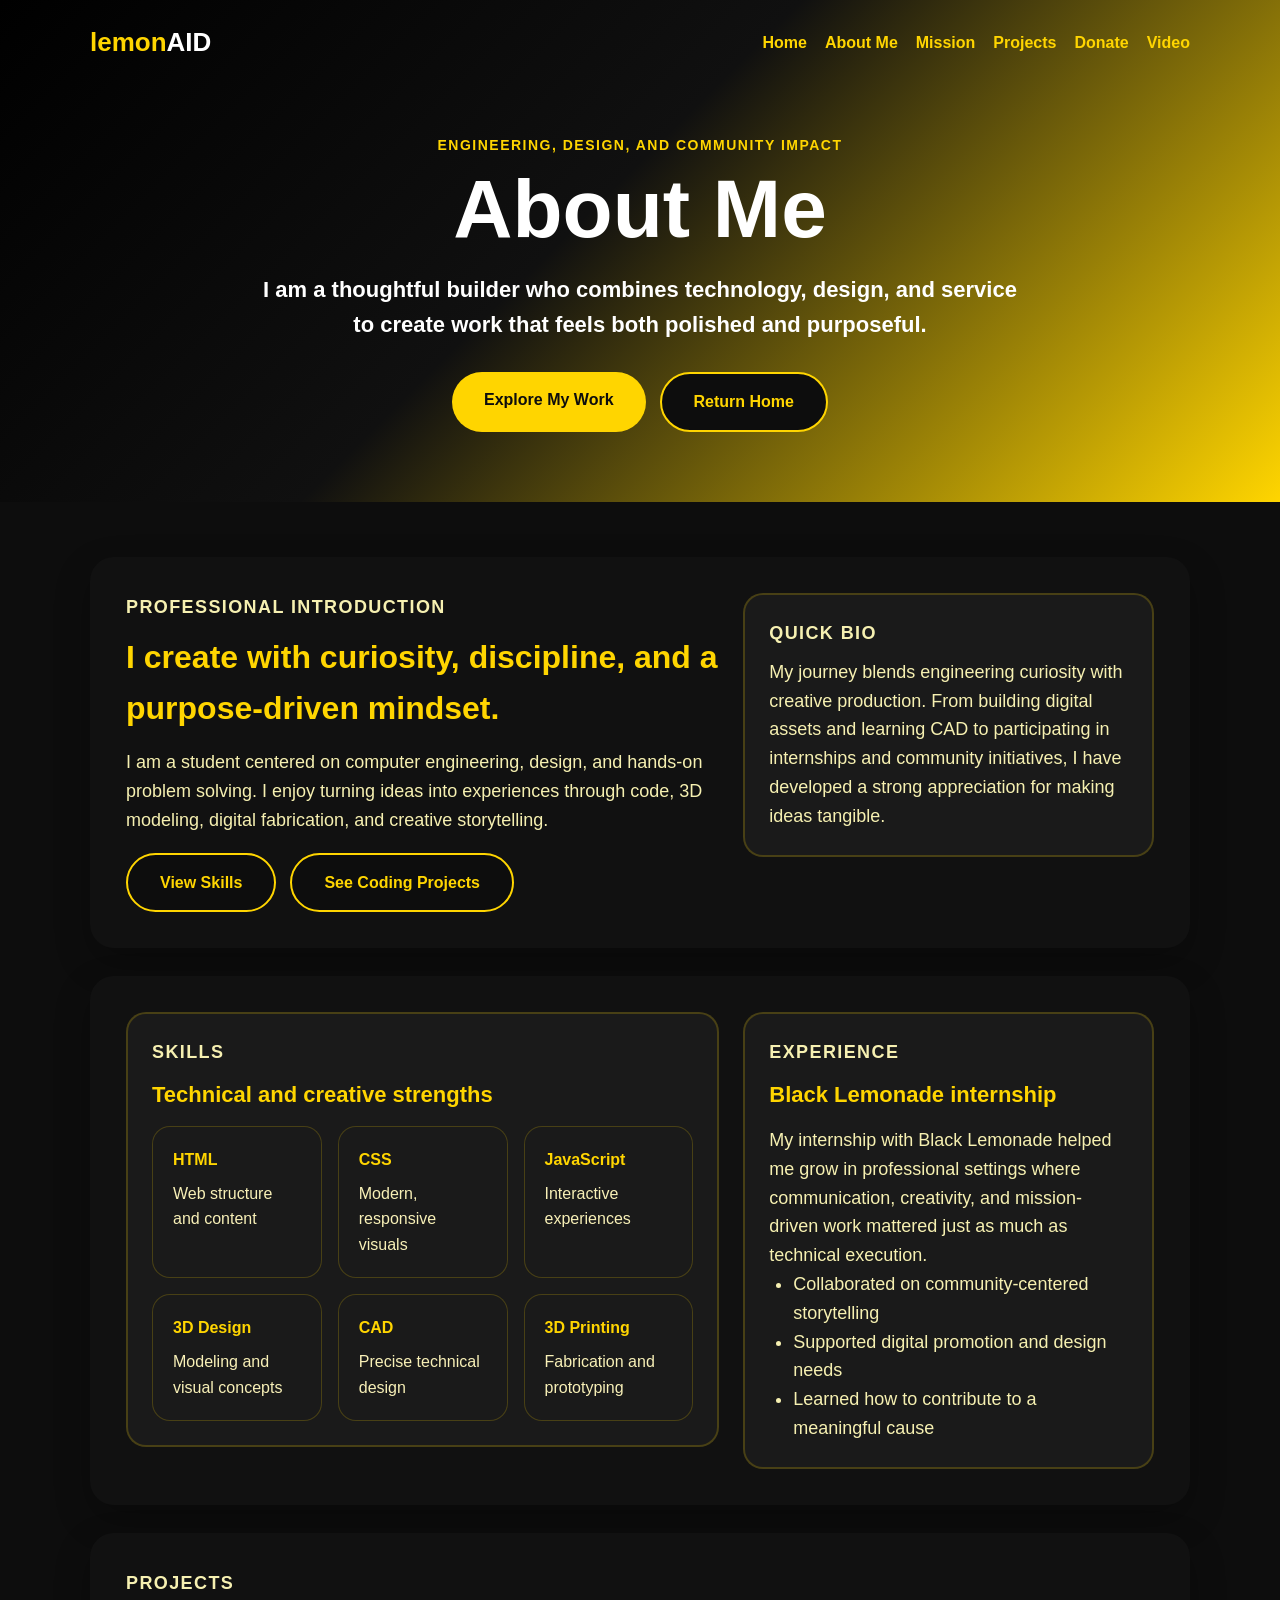
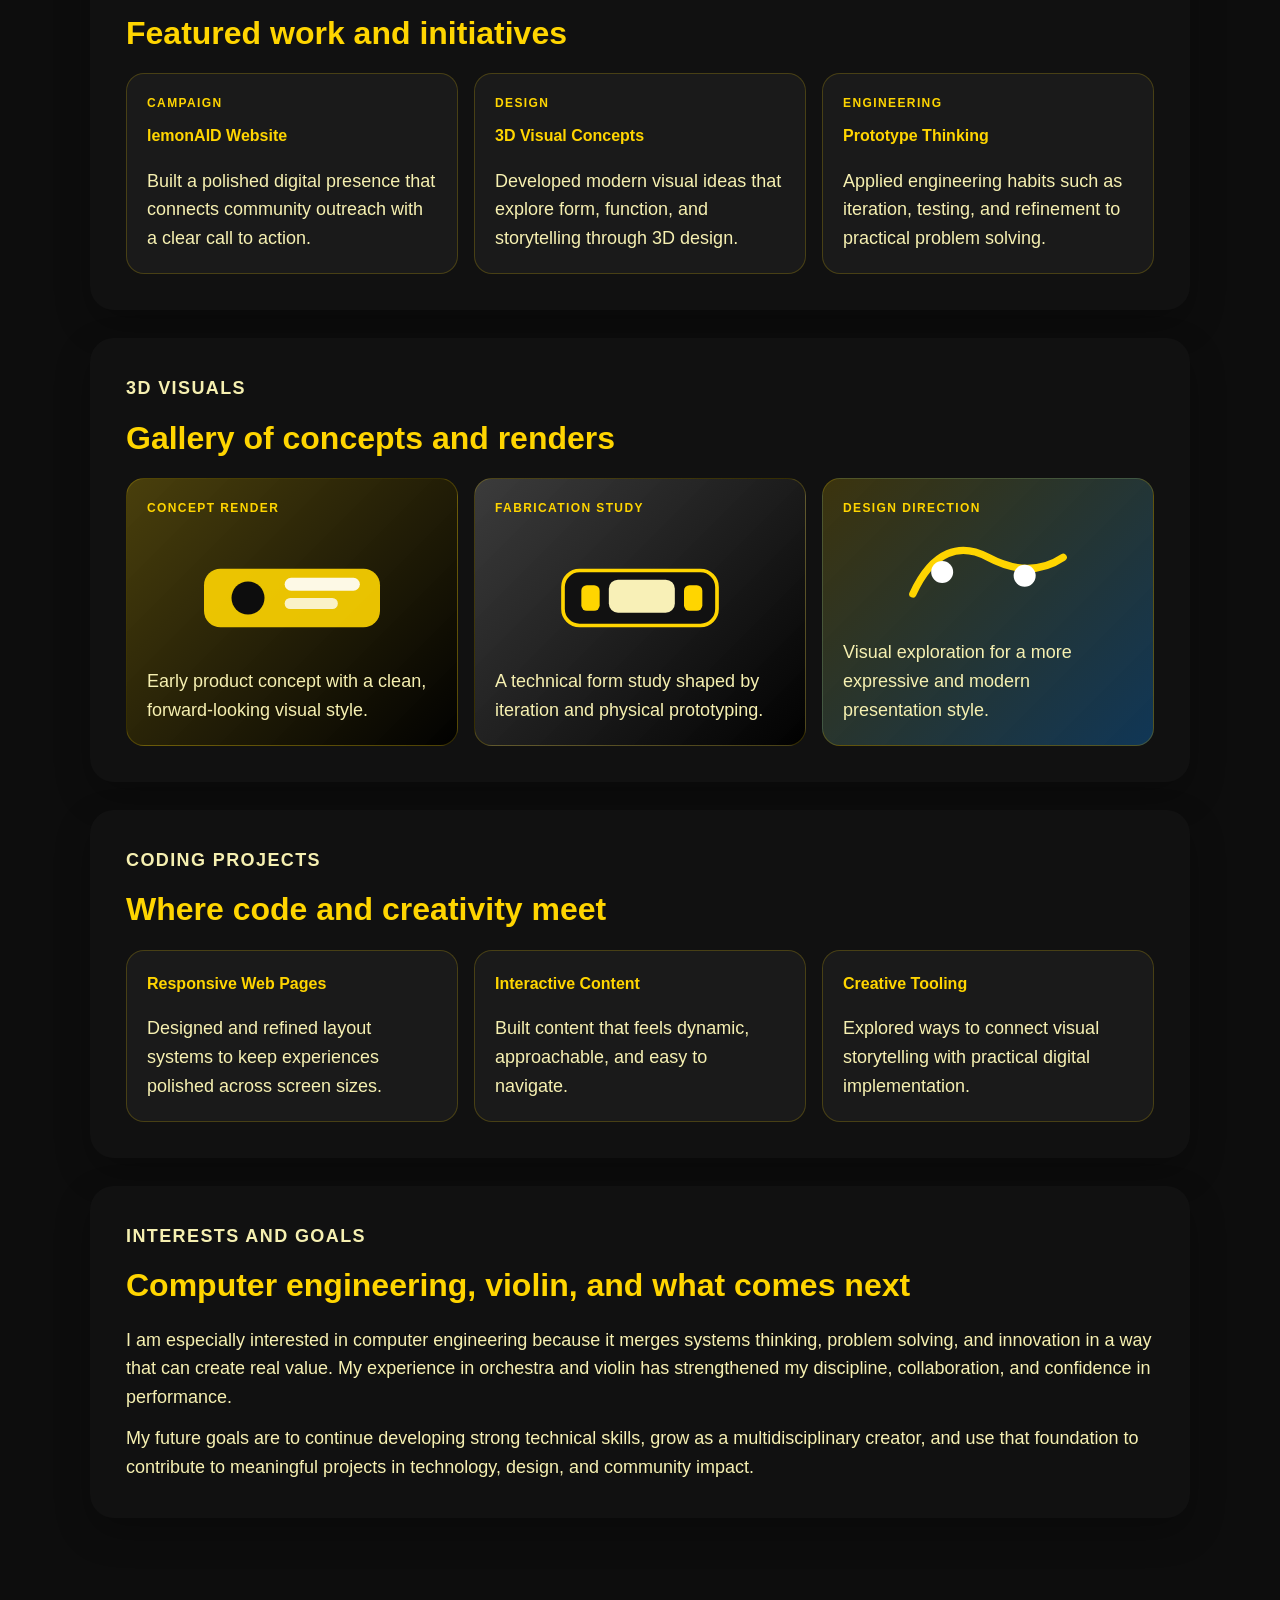
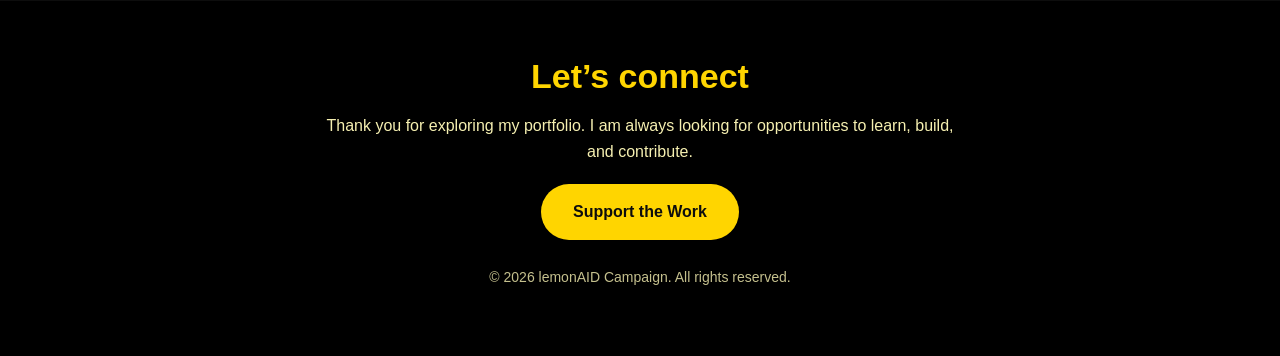
==== about.html @ 5708502e "Add About Me page and portfolio sections" ====
<!DOCTYPE html>
<html lang="en">
  <head>
    <meta charset="utf-8" />
    <meta name="viewport" content="width=device-width, initial-scale=1.0" />
    <title>About Me | lemonAID</title>
    <link rel="stylesheet" href="style.css" />
  </head>
  <body>
    <header class="hero hero--compact">
      <nav class="nav container">
        <a class="logo" href="index.html">lemon<span>AID</span></a>
        <div class="nav-links">
          <a href="index.html">Home</a>
          <a href="about.html">About Me</a>
          <a href="index.html#mission">Mission</a>
          <a href="about.html#projects">Projects</a>
          <a href="index.html#donate">Donate</a>
          <a href="index.html#video">Video</a>
        </div>
      </nav>
      <div class="container hero-content hero-content--compact">
        <p class="eyebrow">Engineering, design, and community impact</p>
        <h1>About Me</h1>
        <p class="hero-text">
          I am a thoughtful builder who combines technology, design, and service to create work that feels both polished and purposeful.
        </p>
        <div class="hero-buttons">
          <a class="button" href="#projects">Explore My Work</a>
          <a class="button secondary" href="index.html">Return Home</a>
        </div>
      </div>
    </header>

    <main class="container">
      <section class="card about-grid">
        <div>
          <p class="section-subtitle">Professional introduction</p>
          <h2>I create with curiosity, discipline, and a purpose-driven mindset.</h2>
          <p>
            I am a student centered on computer engineering, design, and hands-on problem solving. I enjoy turning ideas into experiences through code, 3D modeling, digital fabrication, and creative storytelling.
          </p>
          <div class="button-row" style="justify-content: flex-start; margin-top: 18px;">
            <a class="button secondary" href="#skills">View Skills</a>
            <a class="button secondary" href="#coding-projects">See Coding Projects</a>
          </div>
        </div>
        <div class="info-panel">
          <p class="section-subtitle">Quick bio</p>
          <p>
            My journey blends engineering curiosity with creative production. From building digital assets and learning CAD to participating in internships and community initiatives, I have developed a strong appreciation for making ideas tangible.
          </p>
        </div>
      </section>

      <section class="card story-grid" id="skills">
        <div class="story-panel">
          <p class="section-subtitle">Skills</p>
          <h3>Technical and creative strengths</h3>
          <div class="skill-grid">
            <div class="skill-chip"><strong>HTML</strong><span>Web structure and content</span></div>
            <div class="skill-chip"><strong>CSS</strong><span>Modern, responsive visuals</span></div>
            <div class="skill-chip"><strong>JavaScript</strong><span>Interactive experiences</span></div>
            <div class="skill-chip"><strong>3D Design</strong><span>Modeling and visual concepts</span></div>
            <div class="skill-chip"><strong>CAD</strong><span>Precise technical design</span></div>
            <div class="skill-chip"><strong>3D Printing</strong><span>Fabrication and prototyping</span></div>
          </div>
        </div>
        <div class="story-panel">
          <p class="section-subtitle">Experience</p>
          <h3>Black Lemonade internship</h3>
          <p>
            My internship with Black Lemonade helped me grow in professional settings where communication, creativity, and mission-driven work mattered just as much as technical execution.
          </p>
          <ul>
            <li>Collaborated on community-centered storytelling</li>
            <li>Supported digital promotion and design needs</li>
            <li>Learned how to contribute to a meaningful cause</li>
          </ul>
        </div>
      </section>

      <section class="card" id="projects">
        <p class="section-subtitle">Projects</p>
        <h2>Featured work and initiatives</h2>
        <div class="project-grid">
          <article class="project-card">
            <span class="project-card__tag">Campaign</span>
            <strong>lemonAID Website</strong>
            <p>Built a polished digital presence that connects community outreach with a clear call to action.</p>
          </article>
          <article class="project-card">
            <span class="project-card__tag">Design</span>
            <strong>3D Visual Concepts</strong>
            <p>Developed modern visual ideas that explore form, function, and storytelling through 3D design.</p>
          </article>
          <article class="project-card">
            <span class="project-card__tag">Engineering</span>
            <strong>Prototype Thinking</strong>
            <p>Applied engineering habits such as iteration, testing, and refinement to practical problem solving.</p>
          </article>
        </div>
      </section>

      <section class="card" id="visuals">
        <p class="section-subtitle">3D Visuals</p>
        <h2>Gallery of concepts and renders</h2>
        <div class="gallery-grid">
          <div class="visual-card visual-card--render-1">
            <span class="visual-card__tag">Concept Render</span>
            <svg viewBox="0 0 240 120" aria-hidden="true">
              <rect x="24" y="28" width="192" height="64" rx="18" fill="#ffd500" opacity="0.9"></rect>
              <circle cx="72" cy="60" r="18" fill="#0d0d0d"></circle>
              <rect x="112" y="38" width="82" height="14" rx="7" fill="#ffffff" opacity="0.9"></rect>
              <rect x="112" y="60" width="58" height="12" rx="6" fill="#ffffff" opacity="0.78"></rect>
            </svg>
            <p>Early product concept with a clean, forward-looking visual style.</p>
          </div>
          <div class="visual-card visual-card--render-2">
            <span class="visual-card__tag">Fabrication Study</span>
            <svg viewBox="0 0 240 120" aria-hidden="true">
              <rect x="36" y="30" width="168" height="60" rx="18" fill="#111111" stroke="#ffd500" stroke-width="4"></rect>
              <rect x="56" y="46" width="20" height="28" rx="6" fill="#ffd500"></rect>
              <rect x="86" y="40" width="72" height="36" rx="10" fill="#f8f0b7"></rect>
              <rect x="168" y="46" width="20" height="28" rx="6" fill="#ffd500"></rect>
            </svg>
            <p>A technical form study shaped by iteration and physical prototyping.</p>
          </div>
          <div class="visual-card visual-card--render-3">
            <span class="visual-card__tag">Design Direction</span>
            <svg viewBox="0 0 240 120" aria-hidden="true">
              <path d="M38 72c22-48 52-56 82-40 30 16 58 16 82 0" fill="none" stroke="#ffd500" stroke-width="8" stroke-linecap="round"></path>
              <circle cx="70" cy="48" r="12" fill="#ffffff"></circle>
              <circle cx="160" cy="52" r="12" fill="#ffffff"></circle>
            </svg>
            <p>Visual exploration for a more expressive and modern presentation style.</p>
          </div>
        </div>
      </section>

      <section class="card" id="coding-projects">
        <p class="section-subtitle">Coding projects</p>
        <h2>Where code and creativity meet</h2>
        <div class="coding-grid">
          <article class="coding-card">
            <strong>Responsive Web Pages</strong>
            <p>Designed and refined layout systems to keep experiences polished across screen sizes.</p>
          </article>
          <article class="coding-card">
            <strong>Interactive Content</strong>
            <p>Built content that feels dynamic, approachable, and easy to navigate.</p>
          </article>
          <article class="coding-card">
            <strong>Creative Tooling</strong>
            <p>Explored ways to connect visual storytelling with practical digital implementation.</p>
          </article>
        </div>
      </section>

      <section class="card">
        <p class="section-subtitle">Interests and goals</p>
        <h2>Computer engineering, violin, and what comes next</h2>
        <p>
          I am especially interested in computer engineering because it merges systems thinking, problem solving, and innovation in a way that can create real value. My experience in orchestra and violin has strengthened my discipline, collaboration, and confidence in performance.
        </p>
        <p style="margin-top: 12px;">
          My future goals are to continue developing strong technical skills, grow as a multidisciplinary creator, and use that foundation to contribute to meaningful projects in technology, design, and community impact.
        </p>
      </section>
    </main>

    <footer id="contact">
      <div class="container footer-content">
        <h2>Let’s connect</h2>
        <p>Thank you for exploring my portfolio. I am always looking for opportunities to learn, build, and contribute.</p>
        <a class="button" href="index.html#donate">Support the Work</a>
        <p class="copyright">© 2026 lemonAID Campaign. All rights reserved.</p>
      </div>
    </footer>
  </body>
</html>
---- style.css ----
* {
  box-sizing: border-box;
  margin: 0;
  padding: 0;
}

html {
  scroll-behavior: smooth;
}

body {
  font-family: Arial, Helvetica, sans-serif;
  background: #0d0d0d;
  color: #f8f0b7;
  line-height: 1.6;
}

img {
  max-width: 100%;
  display: block;
}

.container {
  width: min(92%, 1100px);
  margin: 0 auto;
}

.hero {
  min-height: 520px;
  background: linear-gradient(135deg, #000000 0%, #101010 45%, #ffd500 100%);
  color: #ffffff;
  display: flex;
  flex-direction: column;
}

.hero--compact {
  min-height: 440px;
}

.nav {
  display: flex;
  justify-content: space-between;
  align-items: center;
  padding: 22px 0;
}

.logo {
  font-size: 26px;
  font-weight: 900;
  color: #ffd500;
  text-decoration: none;
}

.logo span {
  color: #ffffff;
}

.nav-links {
  display: flex;
  gap: 18px;
  flex-wrap: wrap;
}

.nav-links a {
  color: #ffd500;
  text-decoration: none;
  font-weight: 700;
}

.hero-content {
  flex: 1;
  display: flex;
  flex-direction: column;
  justify-content: center;
  text-align: center;
  padding: 70px 0 90px;
}

.hero-content--compact {
  padding: 48px 0 70px;
}

.eyebrow {
  color: #ffd500;
  font-size: 14px;
  font-weight: 800;
  letter-spacing: 1.5px;
  text-transform: uppercase;
  margin-bottom: 12px;
}

h1 {
  font-size: clamp(45px, 8vw, 82px);
  line-height: 1;
  margin-bottom: 22px;
}

.hero-text {
  max-width: 760px;
  margin: 0 auto 30px;
  font-size: 22px;
  font-weight: 600;
}

.hero-buttons,
.button-row {
  display: flex;
  justify-content: center;
  gap: 14px;
  flex-wrap: wrap;
}

.button {
  display: inline-block;
  background: #ffd500;
  color: #0d0d0d;
  padding: 15px 32px;
  border-radius: 999px;
  text-decoration: none;
  font-weight: 800;
  transition: 0.25s ease;
}

.button:hover {
  background: #fff066;
  transform: translateY(-3px);
}

.button.secondary {
  background: #0d0d0d;
  color: #ffd500;
  border: 2px solid #ffd500;
}

.button.secondary:hover,
.button.secondary.dark:hover {
  background: #ffd500;
  color: #0d0d0d;
}

.button.secondary.dark {
  border: 2px solid #ffd500;
}

main {
  padding: 55px 0;
}

.card {
  background: #111111;
  border-radius: 24px;
  padding: 36px;
  margin-bottom: 28px;
  box-shadow: 0 14px 35px rgba(0, 0, 0, 0.25);
}

.card h2,
.card h3 {
  color: #ffd500;
  margin-bottom: 14px;
}

.card h2 {
  font-size: 32px;
}

.card h3 {
  font-size: 22px;
}

.card p,
.card li {
  font-size: 18px;
  color: #f6f0b1;
}

ul {
  margin-left: 24px;
}

.digital-links {
  display: flex;
  justify-content: center;
  flex-wrap: wrap;
  gap: 12px;
  margin: 22px 0 10px;
}

.highlight-card {
  text-align: center;
  border: 3px solid #ffd500;
  background: linear-gradient(180deg, #121212 0%, #2a2a2a 100%);
}

.donation-options {
  display: flex;
  justify-content: center;
  gap: 16px;
  flex-wrap: wrap;
  margin: 28px 0;
}

.donation-card {
  background: #1d1d1d;
  min-width: 140px;
  padding: 22px 18px;
  border-radius: 20px;
  border: 2px solid transparent;
  color: #f8f0b7;
}

.donation-card strong {
  display: block;
  color: #ffd500;
  font-size: 34px;
  line-height: 1;
  margin-bottom: 8px;
}

.donation-card span {
  font-size: 14px;
  font-weight: 700;
}

.donation-card.featured {
  background: #ffd500;
  color: #0d0d0d;
  border-color: #ffffff;
  transform: scale(1.08);
}

.donation-card.featured strong {
  color: #0d0d0d;
}

.donation-button {
  background: #0d0d0d;
  color: #ffd500;
  min-width: 220px;
  border: 2px solid #ffd500;
}

.about-grid,
.story-grid {
  display: grid;
  grid-template-columns: 1.3fr 0.9fr;
  gap: 24px;
  align-items: start;
}

.info-panel,
.story-panel {
  background: #1a1a1a;
  border: 2px solid rgba(255, 213, 0, 0.2);
  border-radius: 20px;
  padding: 24px;
}

.section-subtitle {
  color: #ffd500;
  text-transform: uppercase;
  letter-spacing: 1.4px;
  font-weight: 800;
  font-size: 13px;
  margin-bottom: 10px;
}

.skill-grid,
.project-grid,
.gallery-grid,
.coding-grid {
  display: grid;
  grid-template-columns: repeat(3, minmax(0, 1fr));
  gap: 16px;
}

.skill-chip,
.project-card,
.visual-card,
.coding-card {
  background: #1a1a1a;
  border: 1px solid rgba(255, 213, 0, 0.2);
  border-radius: 18px;
  padding: 20px;
}

.skill-chip strong,
.project-card strong,
.coding-card strong {
  color: #ffd500;
  display: block;
  margin-bottom: 8px;
}

.project-card,
.coding-card {
  display: flex;
  flex-direction: column;
  gap: 10px;
}

.project-card__tag,
.visual-card__tag {
  color: #ffd500;
  font-size: 12px;
  font-weight: 800;
  letter-spacing: 1.4px;
  text-transform: uppercase;
}

.visual-card {
  min-height: 220px;
  display: flex;
  flex-direction: column;
  justify-content: space-between;
  background: linear-gradient(135deg, rgba(255, 213, 0, 0.2), rgba(0, 0, 0, 0.85));
}

.visual-card--render-1 {
  background: linear-gradient(135deg, rgba(255, 213, 0, 0.24), rgba(0, 0, 0, 0.92));
}

.visual-card--render-2 {
  background: linear-gradient(135deg, rgba(255, 255, 255, 0.18), rgba(0, 0, 0, 0.92));
}

.visual-card--render-3 {
  background: linear-gradient(135deg, rgba(255, 213, 0, 0.18), rgba(16, 63, 102, 0.82));
}

.visual-card svg {
  width: 100%;
  height: 110px;
  margin-top: 10px;
}

.video-section {
  text-align: center;
}

.video-wrapper {
  position: relative;
  padding-bottom: 56.25%;
  height: 0;
  overflow: hidden;
  border-radius: 18px;
  border: 3px solid #ffd500;
  margin-top: 24px;
  box-shadow: 0 12px 25px rgba(255, 213, 0, 0.2);
}

.video-wrapper video {
  position: absolute;
  inset: 0;
  width: 100%;
  height: 100%;
  object-fit: cover;
}

footer {
  background: #000000;
  color: #ffd500;
  text-align: center;
  padding: 48px 0;
}

.footer-content h2 {
  font-size: 34px;
  margin-bottom: 10px;
}

.footer-content p {
  max-width: 650px;
  margin: 0 auto 20px;
  color: #f6f0b1;
}

.copyright {
  margin-top: 26px !important;
  font-size: 14px;
  opacity: 0.8;
}

@media (max-width: 900px) {
  .about-grid,
  .story-grid,
  .skill-grid,
  .project-grid,
  .gallery-grid,
  .coding-grid {
    grid-template-columns: 1fr;
  }
}

@media (max-width: 700px) {
  .nav {
    flex-direction: column;
    gap: 16px;
  }

  .hero-text {
    font-size: 18px;
  }

  .card {
    padding: 26px;
  }

  .donation-card.featured {
    transform: none;
  }

  .button {
    width: 100%;
    max-width: 320px;
  }
}
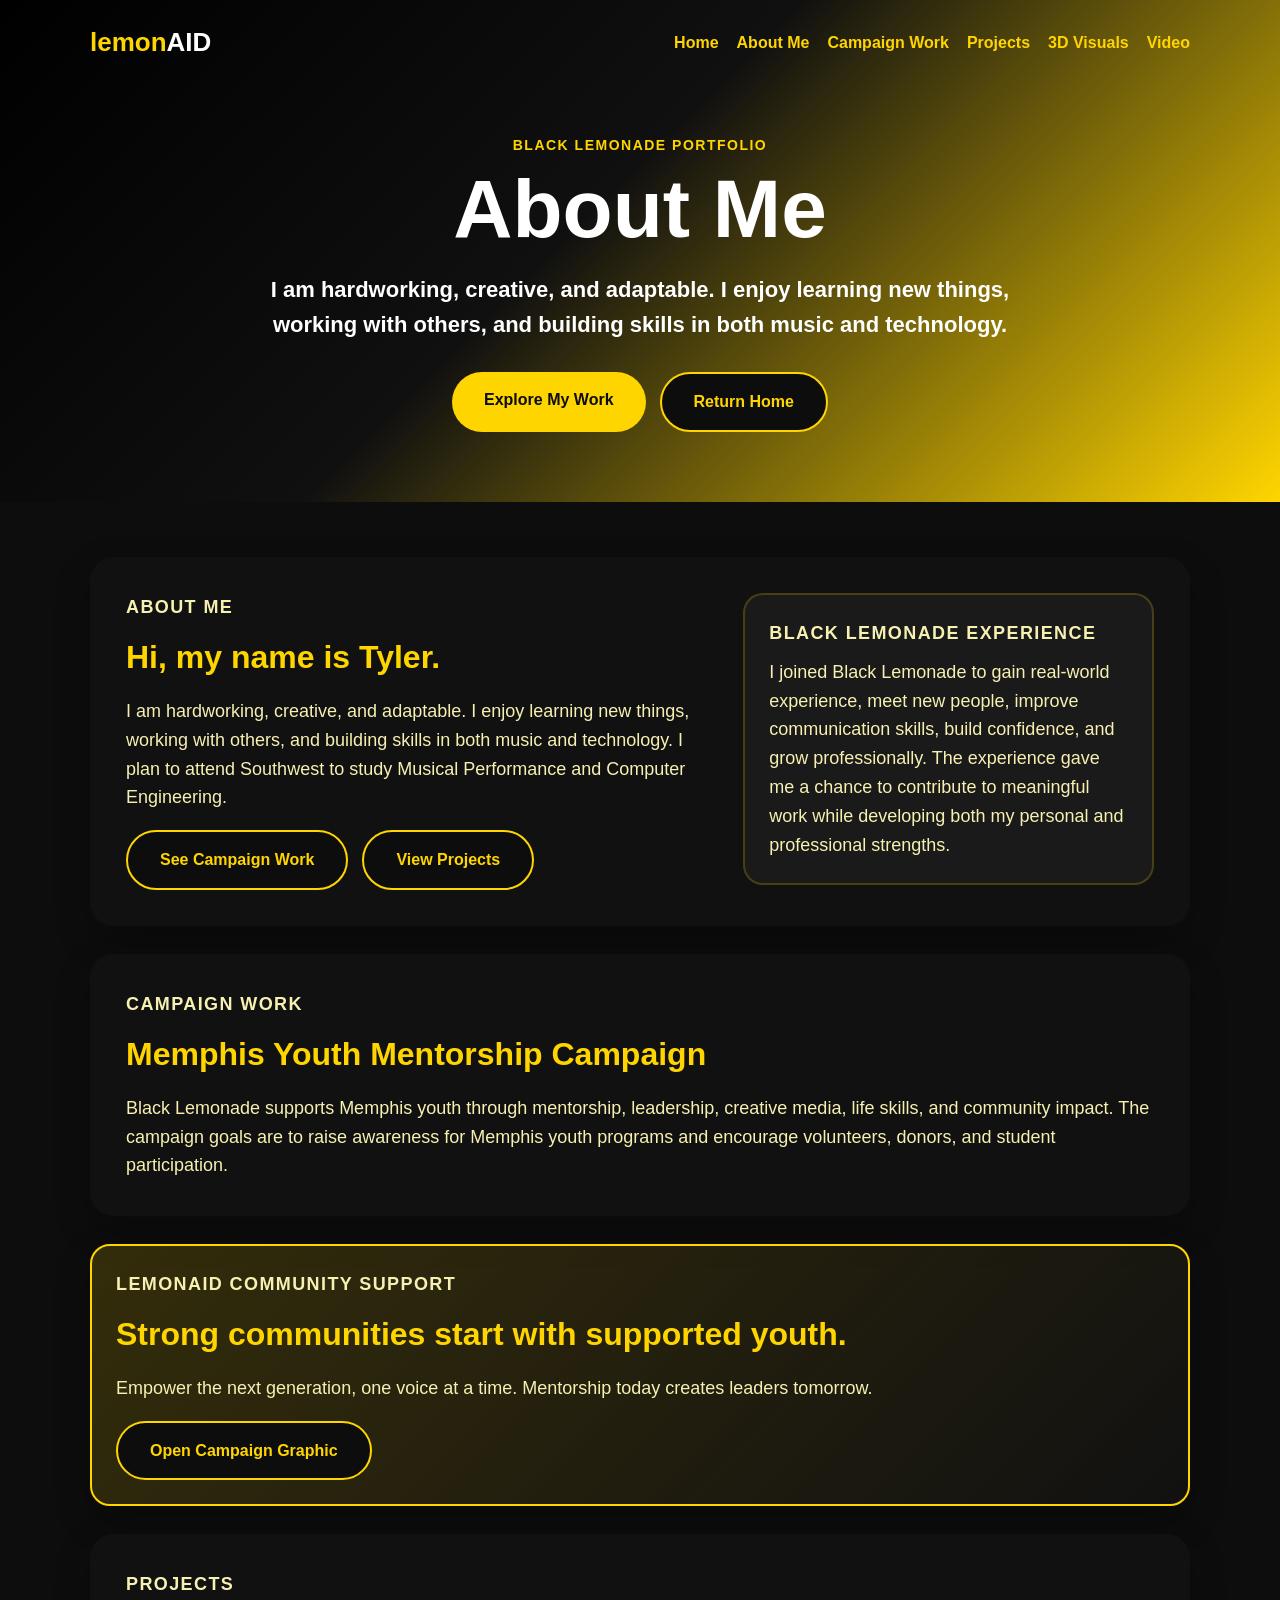
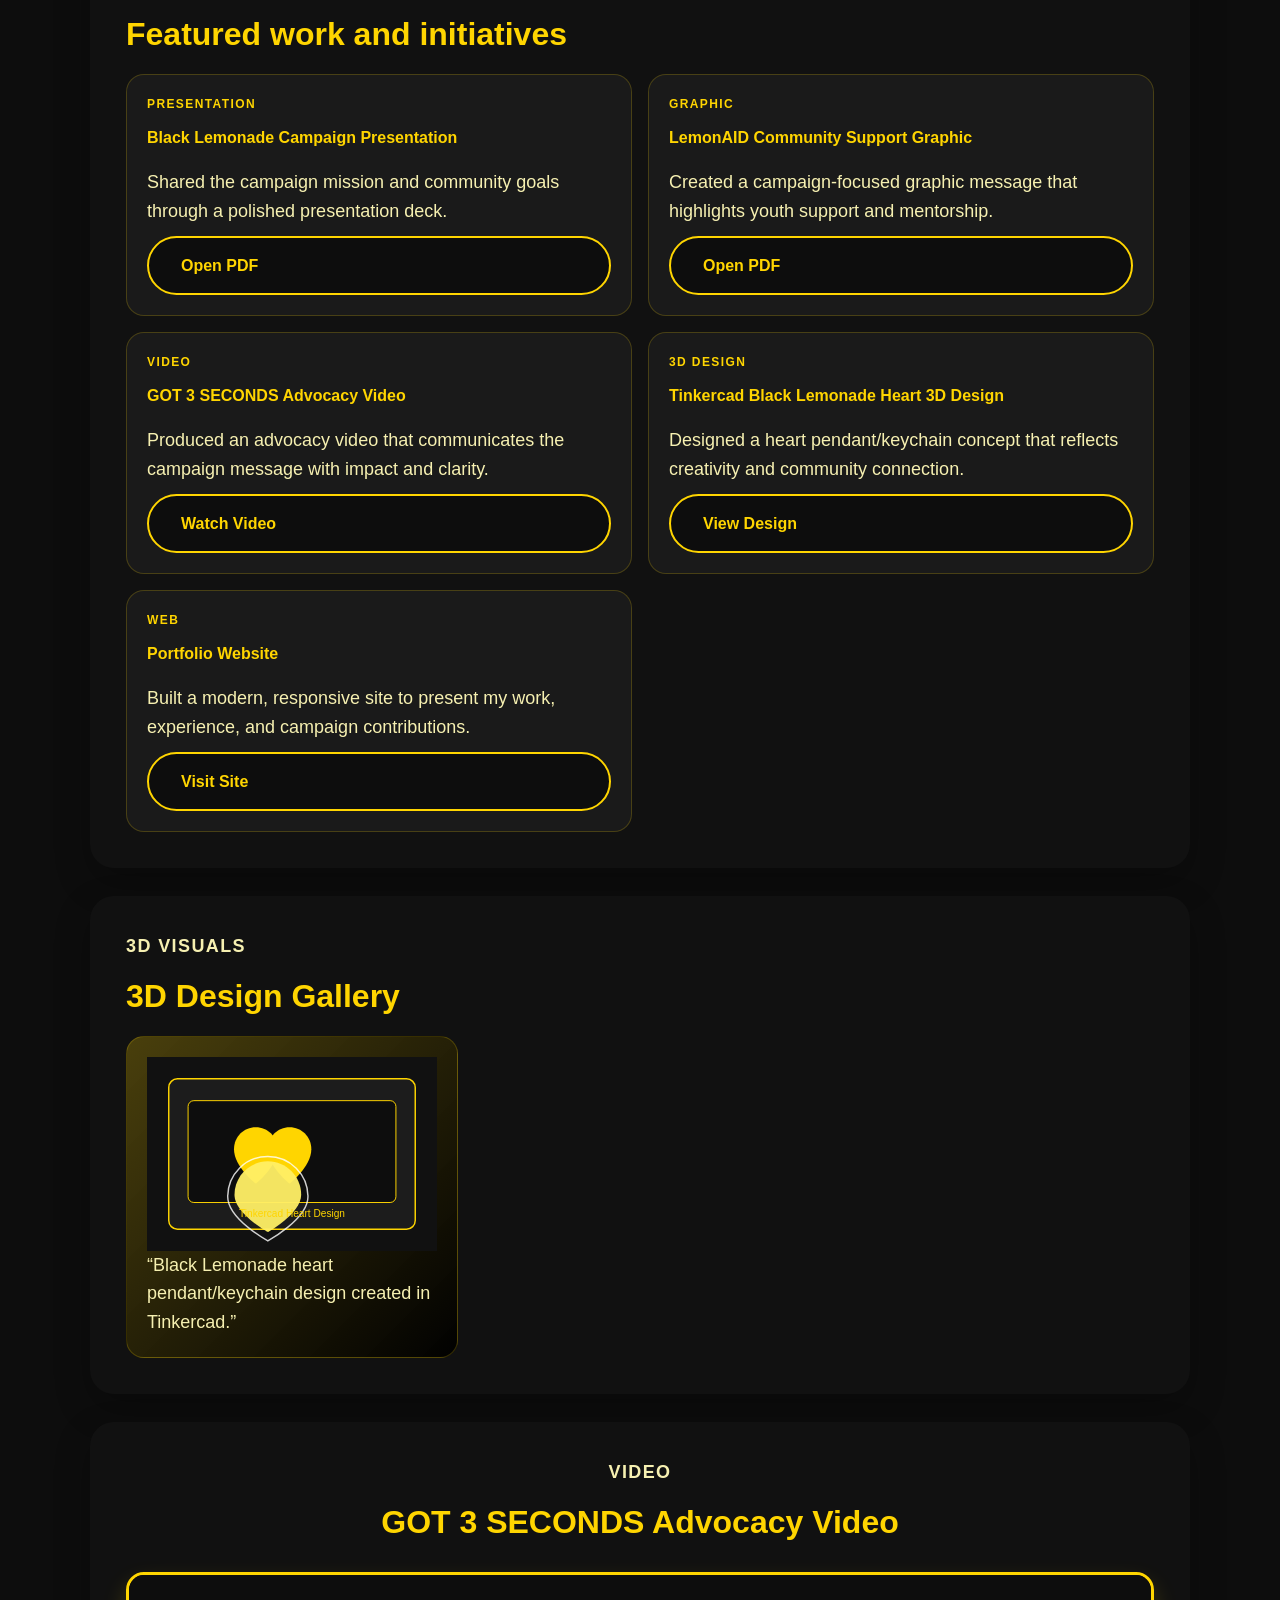
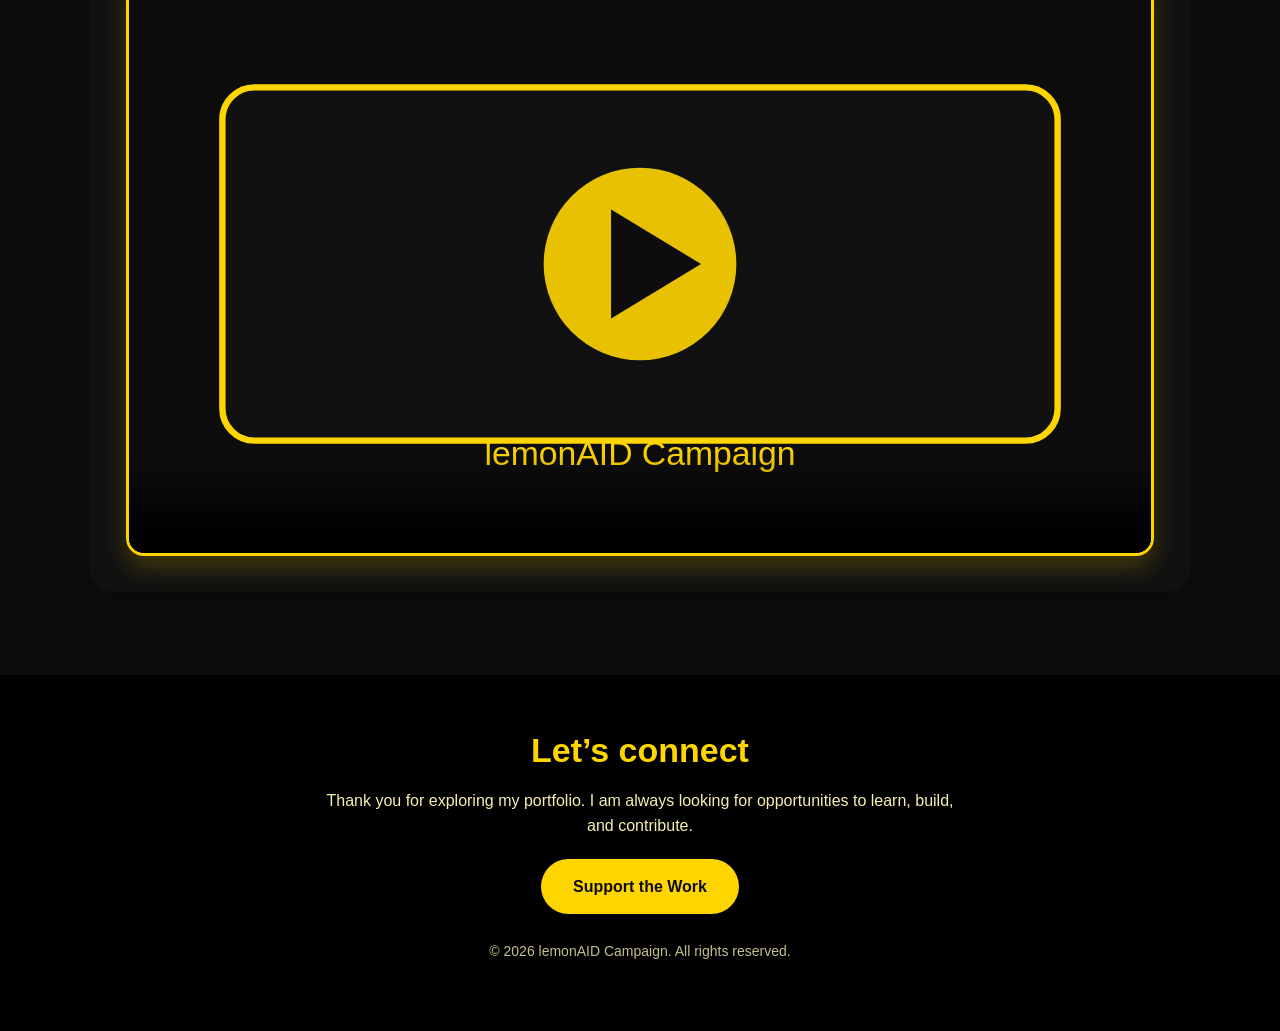
==== commit e921d8fa: "Refresh portfolio with Black Lemonade assets" ====
--- a/about.html
+++ b/about.html
@@ -13,17 +13,17 @@
         <div class="nav-links">
           <a href="index.html">Home</a>
           <a href="about.html">About Me</a>
-          <a href="index.html#mission">Mission</a>
-          <a href="about.html#projects">Projects</a>
-          <a href="index.html#donate">Donate</a>
-          <a href="index.html#video">Video</a>
+          <a href="#campaign">Campaign Work</a>
+          <a href="#projects">Projects</a>
+          <a href="#visuals">3D Visuals</a>
+          <a href="#video">Video</a>
         </div>
       </nav>
       <div class="container hero-content hero-content--compact">
-        <p class="eyebrow">Engineering, design, and community impact</p>
+        <p class="eyebrow">Black Lemonade portfolio</p>
         <h1>About Me</h1>
         <p class="hero-text">
-          I am a thoughtful builder who combines technology, design, and service to create work that feels both polished and purposeful.
+          I am hardworking, creative, and adaptable. I enjoy learning new things, working with others, and building skills in both music and technology.
         </p>
         <div class="hero-buttons">
           <a class="button" href="#projects">Explore My Work</a>
@@ -35,48 +35,40 @@
     <main class="container">
       <section class="card about-grid">
         <div>
-          <p class="section-subtitle">Professional introduction</p>
-          <h2>I create with curiosity, discipline, and a purpose-driven mindset.</h2>
+          <p class="section-subtitle">About Me</p>
+          <h2>Hi, my name is Tyler.</h2>
           <p>
-            I am a student centered on computer engineering, design, and hands-on problem solving. I enjoy turning ideas into experiences through code, 3D modeling, digital fabrication, and creative storytelling.
+            I am hardworking, creative, and adaptable. I enjoy learning new things, working with others, and building skills in both music and technology. I plan to attend Southwest to study Musical Performance and Computer Engineering.
           </p>
           <div class="button-row" style="justify-content: flex-start; margin-top: 18px;">
-            <a class="button secondary" href="#skills">View Skills</a>
-            <a class="button secondary" href="#coding-projects">See Coding Projects</a>
+            <a class="button secondary" href="#campaign">See Campaign Work</a>
+            <a class="button secondary" href="#projects">View Projects</a>
           </div>
         </div>
         <div class="info-panel">
-          <p class="section-subtitle">Quick bio</p>
+          <p class="section-subtitle">Black Lemonade experience</p>
           <p>
-            My journey blends engineering curiosity with creative production. From building digital assets and learning CAD to participating in internships and community initiatives, I have developed a strong appreciation for making ideas tangible.
+            I joined Black Lemonade to gain real-world experience, meet new people, improve communication skills, build confidence, and grow professionally. The experience gave me a chance to contribute to meaningful work while developing both my personal and professional strengths.
           </p>
         </div>
       </section>
 
-      <section class="card story-grid" id="skills">
-        <div class="story-panel">
-          <p class="section-subtitle">Skills</p>
-          <h3>Technical and creative strengths</h3>
-          <div class="skill-grid">
-            <div class="skill-chip"><strong>HTML</strong><span>Web structure and content</span></div>
-            <div class="skill-chip"><strong>CSS</strong><span>Modern, responsive visuals</span></div>
-            <div class="skill-chip"><strong>JavaScript</strong><span>Interactive experiences</span></div>
-            <div class="skill-chip"><strong>3D Design</strong><span>Modeling and visual concepts</span></div>
-            <div class="skill-chip"><strong>CAD</strong><span>Precise technical design</span></div>
-            <div class="skill-chip"><strong>3D Printing</strong><span>Fabrication and prototyping</span></div>
-          </div>
-        </div>
-        <div class="story-panel">
-          <p class="section-subtitle">Experience</p>
-          <h3>Black Lemonade internship</h3>
-          <p>
-            My internship with Black Lemonade helped me grow in professional settings where communication, creativity, and mission-driven work mattered just as much as technical execution.
-          </p>
-          <ul>
-            <li>Collaborated on community-centered storytelling</li>
-            <li>Supported digital promotion and design needs</li>
-            <li>Learned how to contribute to a meaningful cause</li>
-          </ul>
+      <section class="card" id="campaign">
+        <p class="section-subtitle">Campaign Work</p>
+        <h2>Memphis Youth Mentorship Campaign</h2>
+        <p>
+          Black Lemonade supports Memphis youth through mentorship, leadership, creative media, life skills, and community impact. The campaign goals are to raise awareness for Memphis youth programs and encourage volunteers, donors, and student participation.
+        </p>
+      </section>
+
+      <section class="card spotlight-card">
+        <p class="section-subtitle">LemonAID Community Support</p>
+        <h2>Strong communities start with supported youth.</h2>
+        <p>
+          Empower the next generation, one voice at a time. Mentorship today creates leaders tomorrow.
+        </p>
+        <div class="button-row" style="justify-content: flex-start; margin-top: 18px;">
+          <a class="button secondary" href="lemonaid-community-support.pdf" target="_blank" rel="noopener noreferrer">Open Campaign Graphic</a>
         </div>
       </section>
 
@@ -85,87 +77,58 @@
         <h2>Featured work and initiatives</h2>
         <div class="project-grid">
           <article class="project-card">
-            <span class="project-card__tag">Campaign</span>
-            <strong>lemonAID Website</strong>
-            <p>Built a polished digital presence that connects community outreach with a clear call to action.</p>
+            <span class="project-card__tag">Presentation</span>
+            <strong>Black Lemonade Campaign Presentation</strong>
+            <p>Shared the campaign mission and community goals through a polished presentation deck.</p>
+            <a class="button secondary" href="black-lemonade-presentation.pdf" target="_blank" rel="noopener noreferrer">Open PDF</a>
           </article>
           <article class="project-card">
-            <span class="project-card__tag">Design</span>
-            <strong>3D Visual Concepts</strong>
-            <p>Developed modern visual ideas that explore form, function, and storytelling through 3D design.</p>
+            <span class="project-card__tag">Graphic</span>
+            <strong>LemonAID Community Support Graphic</strong>
+            <p>Created a campaign-focused graphic message that highlights youth support and mentorship.</p>
+            <a class="button secondary" href="lemonaid-community-support.pdf" target="_blank" rel="noopener noreferrer">Open PDF</a>
           </article>
           <article class="project-card">
-            <span class="project-card__tag">Engineering</span>
-            <strong>Prototype Thinking</strong>
-            <p>Applied engineering habits such as iteration, testing, and refinement to practical problem solving.</p>
+            <span class="project-card__tag">Video</span>
+            <strong>GOT 3 SECONDS Advocacy Video</strong>
+            <p>Produced an advocacy video that communicates the campaign message with impact and clarity.</p>
+            <a class="button secondary" href="#video">Watch Video</a>
+          </article>
+          <article class="project-card">
+            <span class="project-card__tag">3D Design</span>
+            <strong>Tinkercad Black Lemonade Heart 3D Design</strong>
+            <p>Designed a heart pendant/keychain concept that reflects creativity and community connection.</p>
+            <a class="button secondary" href="#visuals">View Design</a>
+          </article>
+          <article class="project-card">
+            <span class="project-card__tag">Web</span>
+            <strong>Portfolio Website</strong>
+            <p>Built a modern, responsive site to present my work, experience, and campaign contributions.</p>
+            <a class="button secondary" href="index.html">Visit Site</a>
           </article>
         </div>
       </section>
 
       <section class="card" id="visuals">
         <p class="section-subtitle">3D Visuals</p>
-        <h2>Gallery of concepts and renders</h2>
+        <h2>3D Design Gallery</h2>
         <div class="gallery-grid">
           <div class="visual-card visual-card--render-1">
-            <span class="visual-card__tag">Concept Render</span>
-            <svg viewBox="0 0 240 120" aria-hidden="true">
-              <rect x="24" y="28" width="192" height="64" rx="18" fill="#ffd500" opacity="0.9"></rect>
-              <circle cx="72" cy="60" r="18" fill="#0d0d0d"></circle>
-              <rect x="112" y="38" width="82" height="14" rx="7" fill="#ffffff" opacity="0.9"></rect>
-              <rect x="112" y="60" width="58" height="12" rx="6" fill="#ffffff" opacity="0.78"></rect>
-            </svg>
-            <p>Early product concept with a clean, forward-looking visual style.</p>
-          </div>
-          <div class="visual-card visual-card--render-2">
-            <span class="visual-card__tag">Fabrication Study</span>
-            <svg viewBox="0 0 240 120" aria-hidden="true">
-              <rect x="36" y="30" width="168" height="60" rx="18" fill="#111111" stroke="#ffd500" stroke-width="4"></rect>
-              <rect x="56" y="46" width="20" height="28" rx="6" fill="#ffd500"></rect>
-              <rect x="86" y="40" width="72" height="36" rx="10" fill="#f8f0b7"></rect>
-              <rect x="168" y="46" width="20" height="28" rx="6" fill="#ffd500"></rect>
-            </svg>
-            <p>A technical form study shaped by iteration and physical prototyping.</p>
-          </div>
-          <div class="visual-card visual-card--render-3">
-            <span class="visual-card__tag">Design Direction</span>
-            <svg viewBox="0 0 240 120" aria-hidden="true">
-              <path d="M38 72c22-48 52-56 82-40 30 16 58 16 82 0" fill="none" stroke="#ffd500" stroke-width="8" stroke-linecap="round"></path>
-              <circle cx="70" cy="48" r="12" fill="#ffffff"></circle>
-              <circle cx="160" cy="52" r="12" fill="#ffffff"></circle>
-            </svg>
-            <p>Visual exploration for a more expressive and modern presentation style.</p>
+            <img src="tinkercad-heart-design.svg" alt="Tinkercad heart pendant design" />
+            <p>“Black Lemonade heart pendant/keychain design created in Tinkercad.”</p>
           </div>
         </div>
       </section>
 
-      <section class="card" id="coding-projects">
-        <p class="section-subtitle">Coding projects</p>
-        <h2>Where code and creativity meet</h2>
-        <div class="coding-grid">
-          <article class="coding-card">
-            <strong>Responsive Web Pages</strong>
-            <p>Designed and refined layout systems to keep experiences polished across screen sizes.</p>
-          </article>
-          <article class="coding-card">
-            <strong>Interactive Content</strong>
-            <p>Built content that feels dynamic, approachable, and easy to navigate.</p>
-          </article>
-          <article class="coding-card">
-            <strong>Creative Tooling</strong>
-            <p>Explored ways to connect visual storytelling with practical digital implementation.</p>
-          </article>
+      <section class="card video-section" id="video">
+        <p class="section-subtitle">Video</p>
+        <h2>GOT 3 SECONDS Advocacy Video</h2>
+        <div class="video-wrapper">
+          <video controls preload="metadata" poster="thumbnail.svg">
+            <source src="got-3-seconds.mp4" type="video/mp4" />
+            Your browser does not support the video tag.
+          </video>
         </div>
-      </section>
-
-      <section class="card">
-        <p class="section-subtitle">Interests and goals</p>
-        <h2>Computer engineering, violin, and what comes next</h2>
-        <p>
-          I am especially interested in computer engineering because it merges systems thinking, problem solving, and innovation in a way that can create real value. My experience in orchestra and violin has strengthened my discipline, collaboration, and confidence in performance.
-        </p>
-        <p style="margin-top: 12px;">
-          My future goals are to continue developing strong technical skills, grow as a multidisciplinary creator, and use that foundation to contribute to meaningful projects in technology, design, and community impact.
-        </p>
       </section>
     </main>
 
--- a/style.css
+++ b/style.css
@@ -240,8 +240,7 @@
   border: 2px solid #ffd500;
 }
 
-.about-grid,
-.story-grid {
+.about-grid {
   display: grid;
   grid-template-columns: 1.3fr 0.9fr;
   gap: 24px;
@@ -249,11 +248,17 @@
 }
 
 .info-panel,
-.story-panel {
+.story-panel,
+.spotlight-card {
   background: #1a1a1a;
   border: 2px solid rgba(255, 213, 0, 0.2);
   border-radius: 20px;
   padding: 24px;
+}
+
+.spotlight-card {
+  border-color: #ffd500;
+  background: linear-gradient(135deg, rgba(255, 213, 0, 0.16), rgba(17, 17, 17, 0.98));
 }
 
 .section-subtitle {
@@ -272,6 +277,10 @@
   display: grid;
   grid-template-columns: repeat(3, minmax(0, 1fr));
   gap: 16px;
+}
+
+.project-grid {
+  grid-template-columns: repeat(2, minmax(0, 1fr));
 }
 
 .skill-chip,
@@ -383,7 +392,6 @@
 
 @media (max-width: 900px) {
   .about-grid,
-  .story-grid,
   .skill-grid,
   .project-grid,
   .gallery-grid,
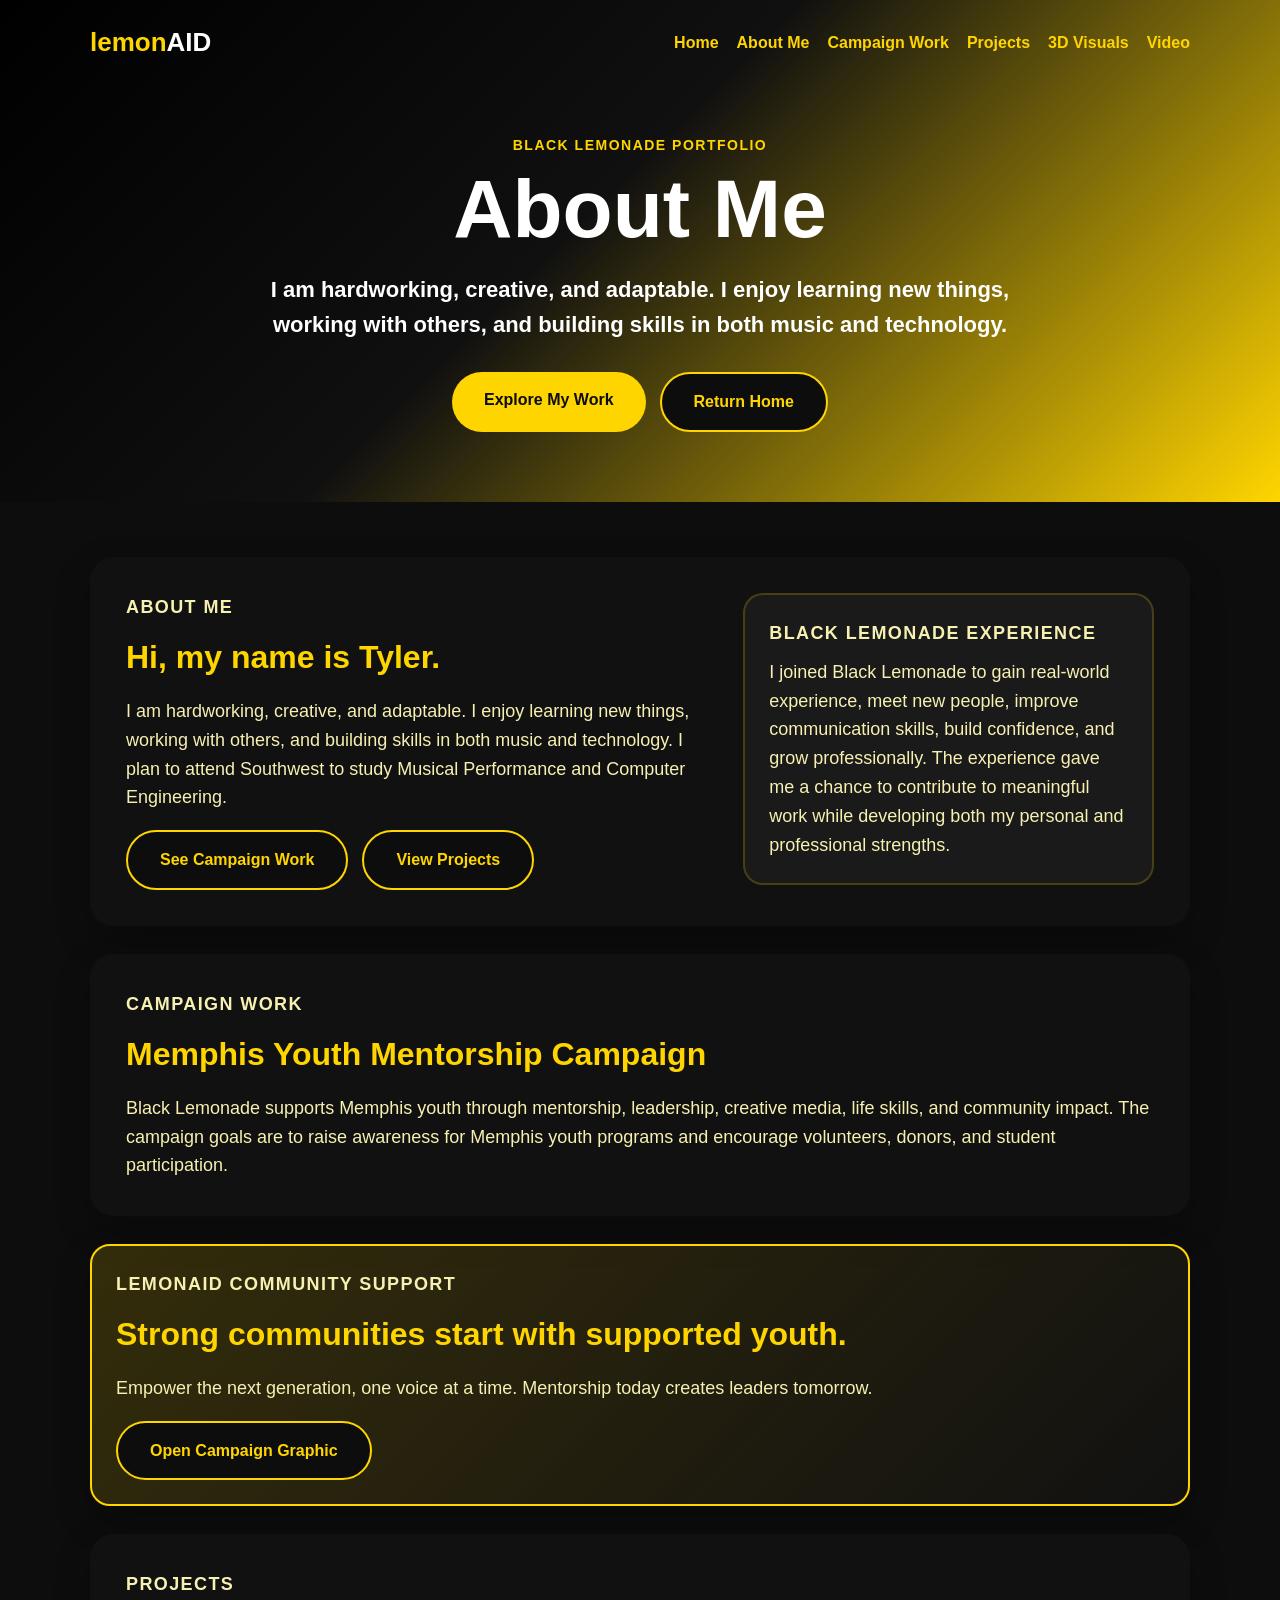
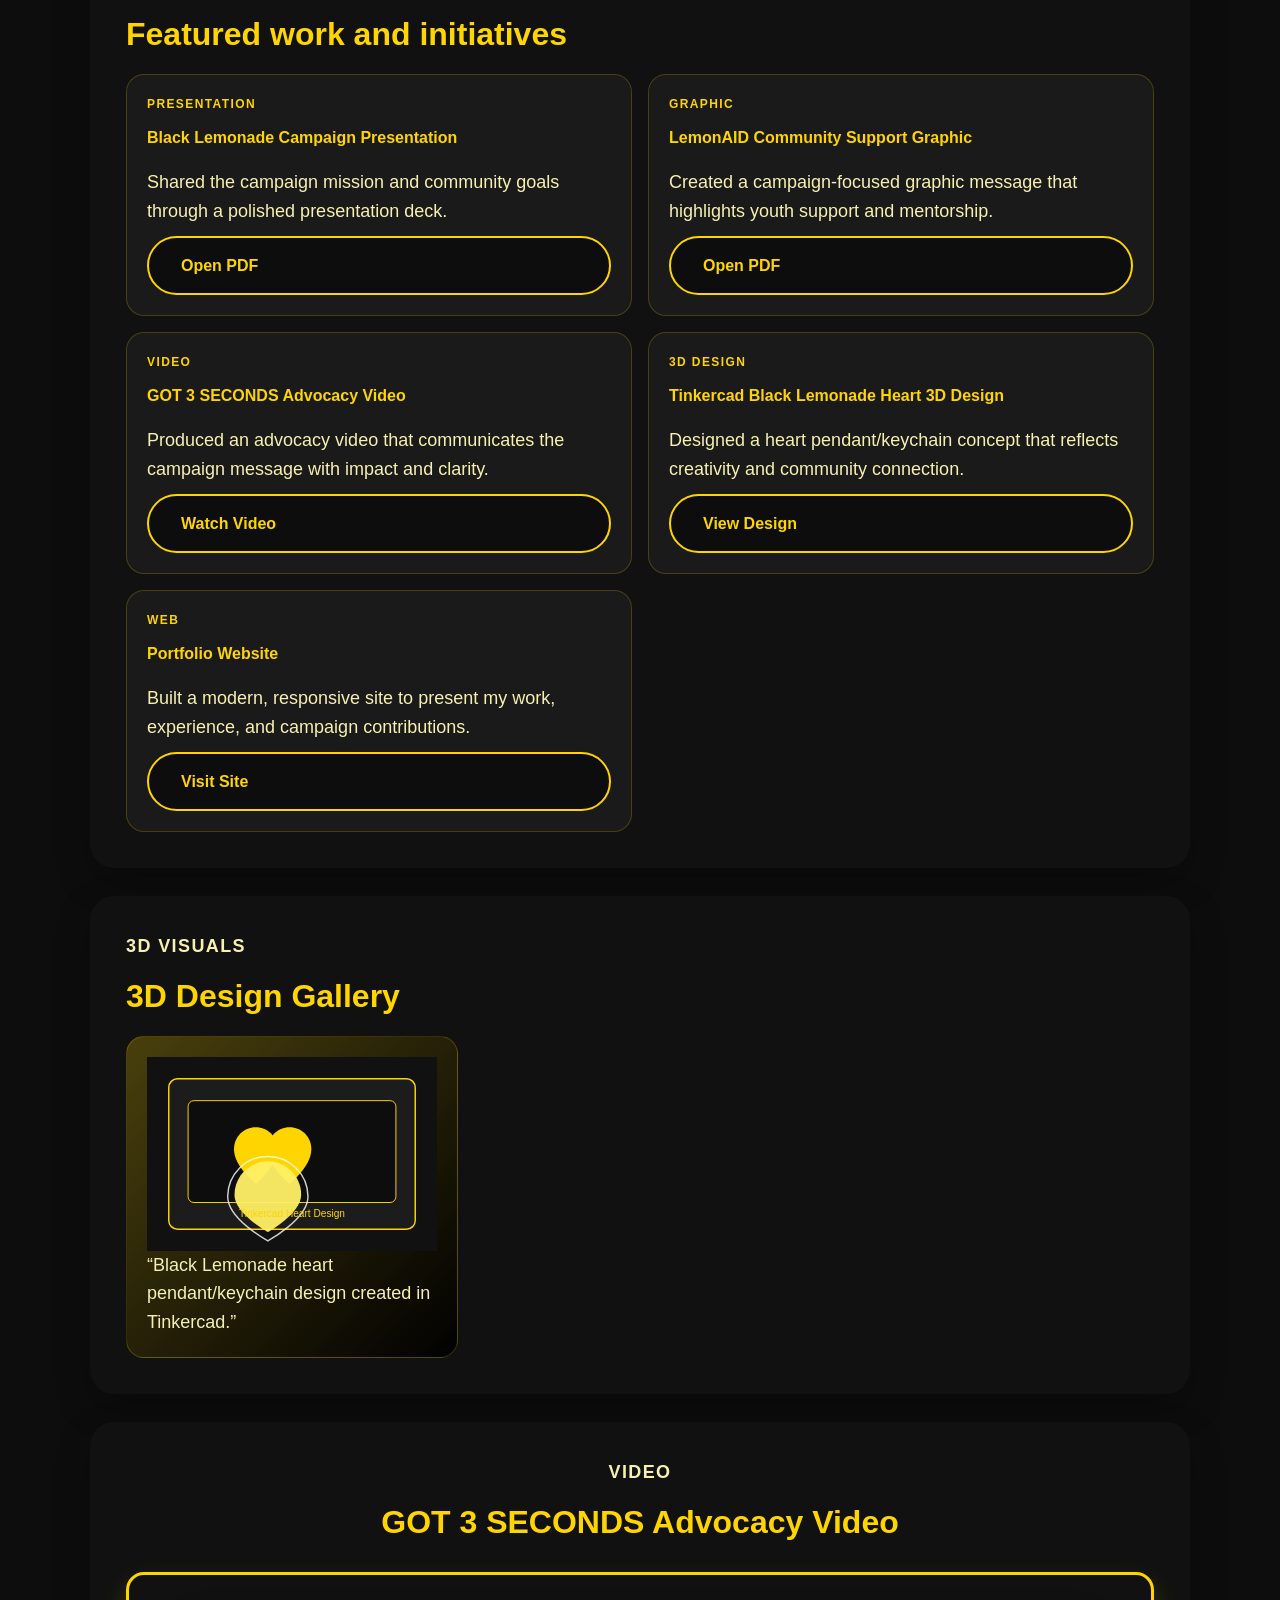
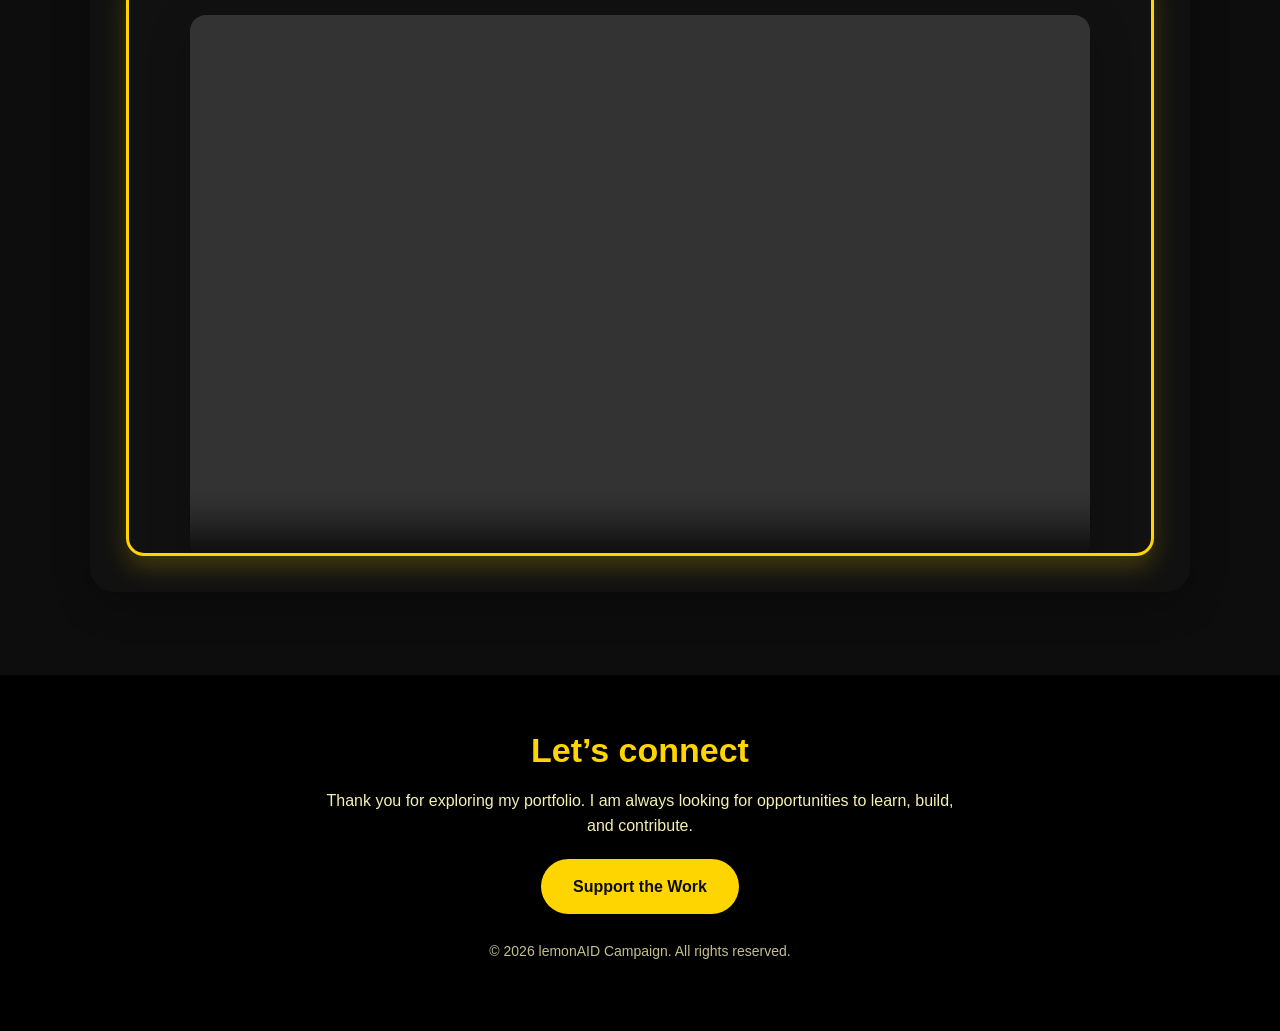
==== commit 681f3a62: "Fix advocacy video path for GitHub Pages" ====
--- a/about.html
+++ b/about.html
@@ -124,8 +124,8 @@
         <p class="section-subtitle">Video</p>
         <h2>GOT 3 SECONDS Advocacy Video</h2>
         <div class="video-wrapper">
-          <video controls preload="metadata" poster="thumbnail.svg">
-            <source src="got-3-seconds.mp4" type="video/mp4" />
+          <video class="advocacy-video" controls preload="metadata" playsinline>
+            <source src="assets/videos/movie-7-1-26.mp4" type="video/mp4" />
             Your browser does not support the video tag.
           </video>
         </div>
--- a/style.css
+++ b/style.css
@@ -347,6 +347,16 @@
   text-align: center;
 }
 
+.advocacy-video {
+  width: 100%;
+  max-width: 900px;
+  height: auto;
+  display: block;
+  margin: 40px auto;
+  border-radius: 16px;
+  box-shadow: 0 15px 40px rgba(0, 0, 0, 0.25);
+}
+
 .video-wrapper {
   position: relative;
   padding-bottom: 56.25%;
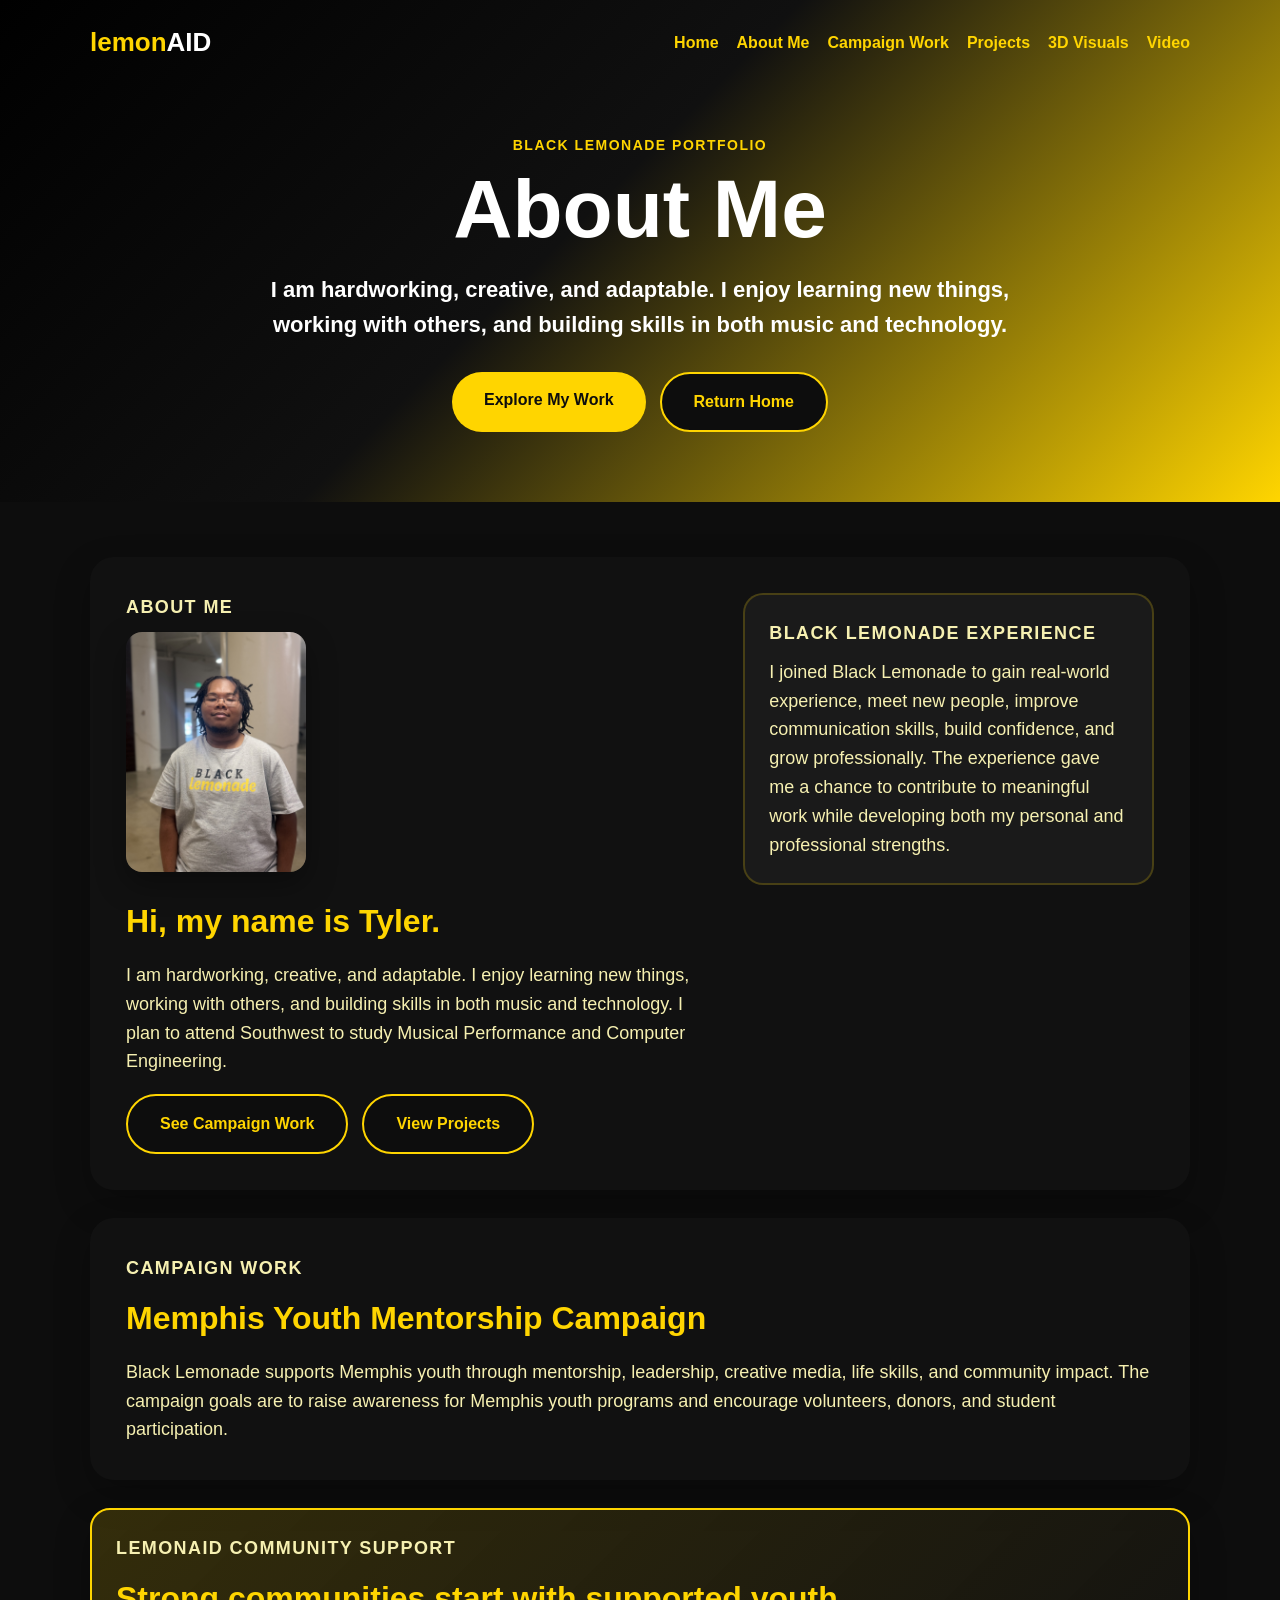
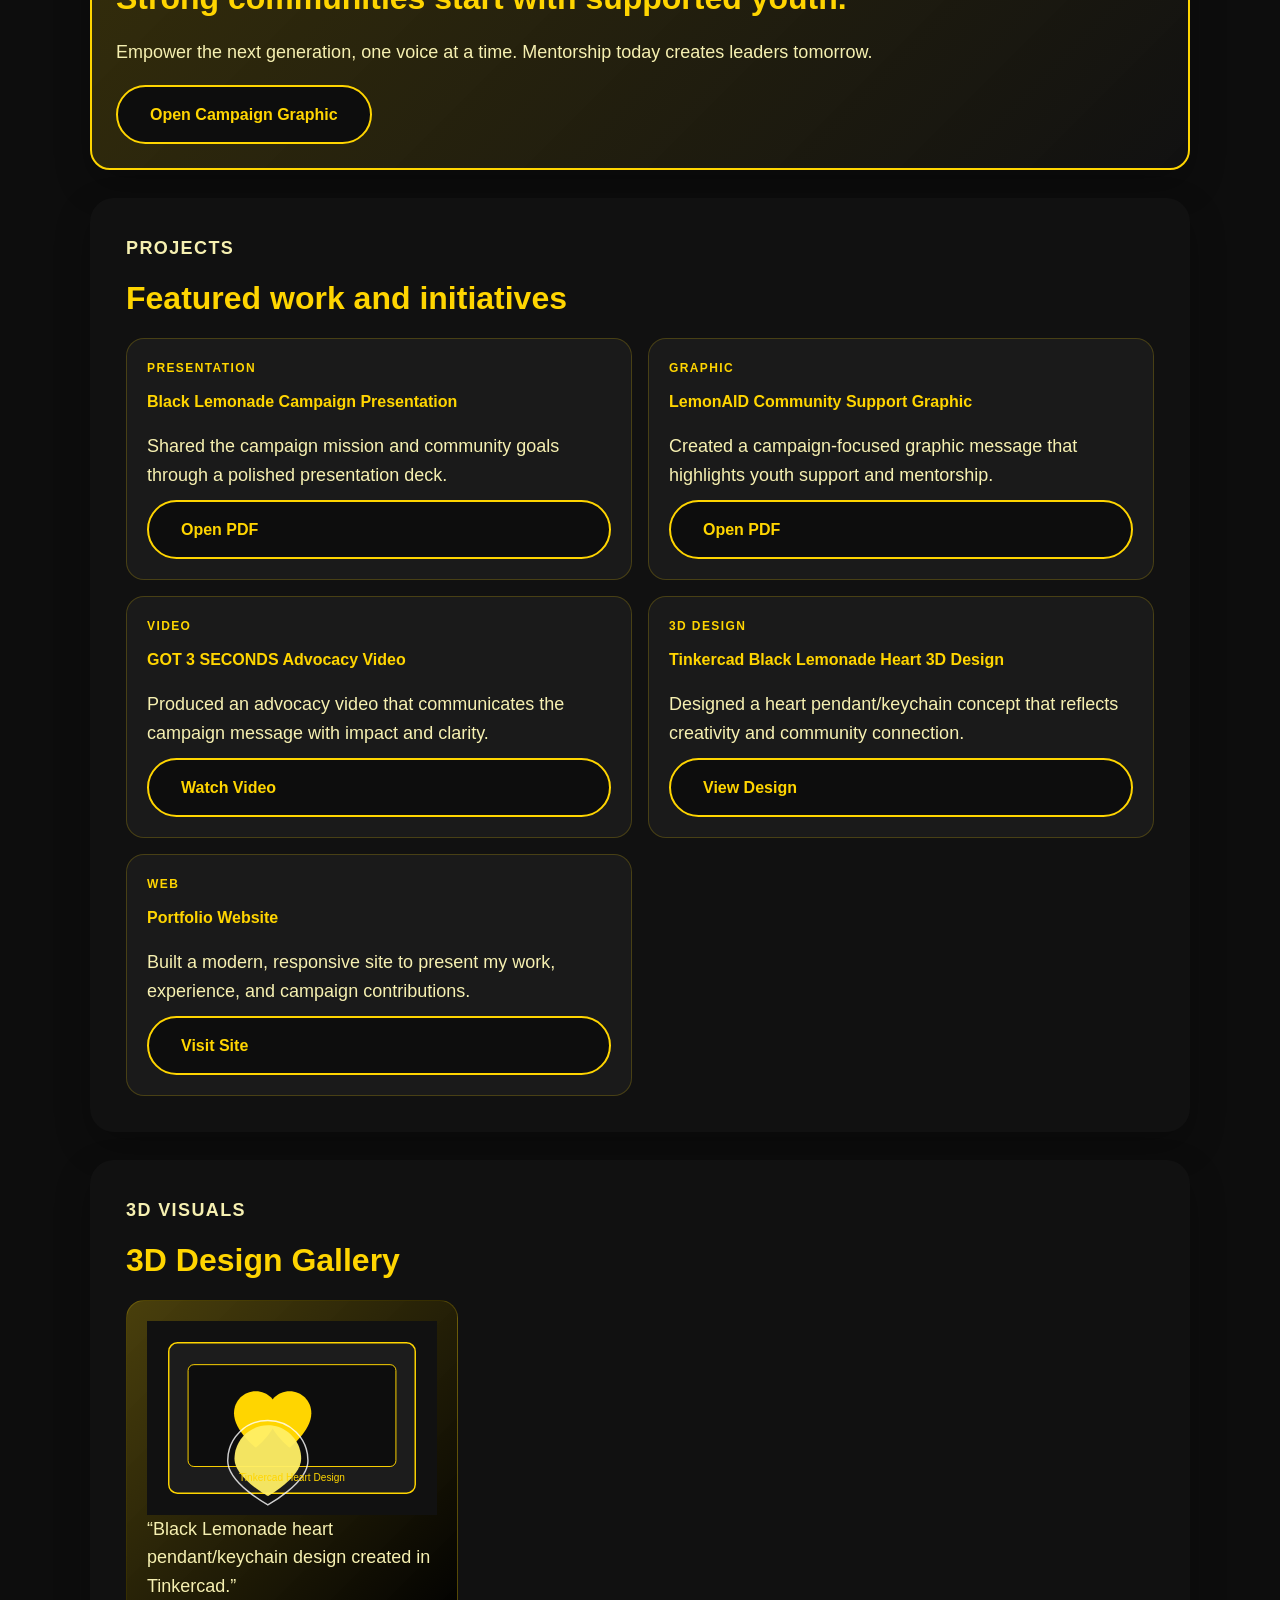
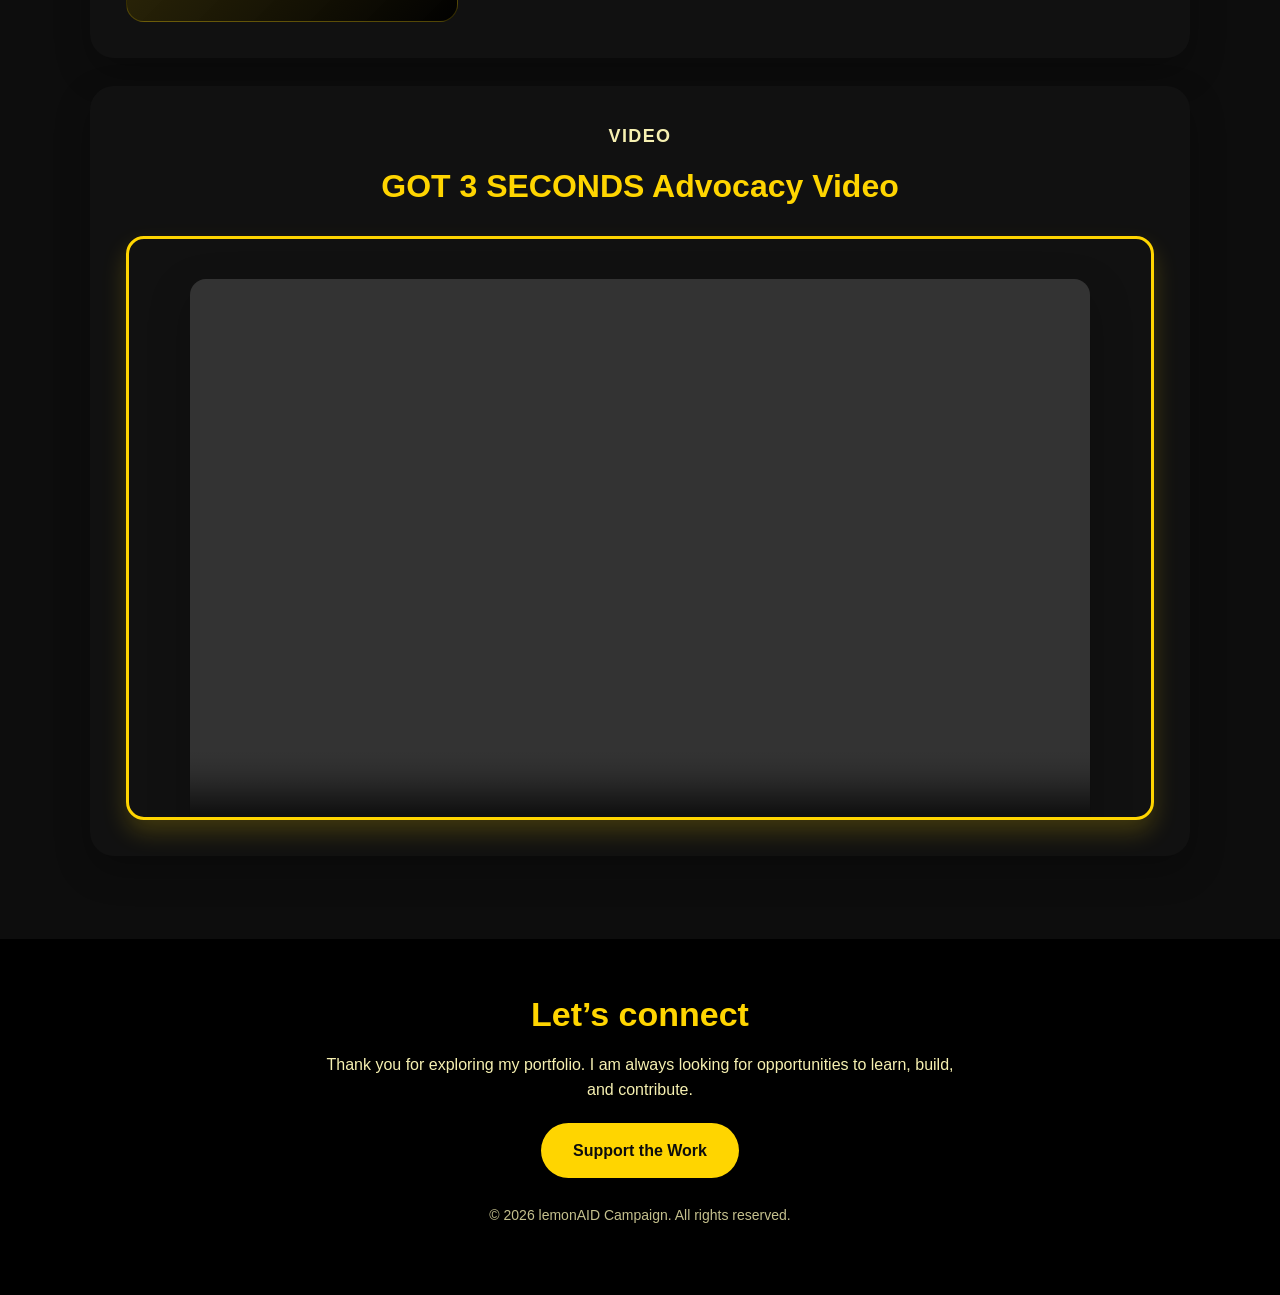
==== commit d69e69c7: "Add headshot to About Me and responsive styling" ====
--- a/about.html
+++ b/about.html
@@ -36,10 +36,15 @@
       <section class="card about-grid">
         <div>
           <p class="section-subtitle">About Me</p>
-          <h2>Hi, my name is Tyler.</h2>
-          <p>
-            I am hardworking, creative, and adaptable. I enjoy learning new things, working with others, and building skills in both music and technology. I plan to attend Southwest to study Musical Performance and Computer Engineering.
-          </p>
+          <div style="display:flex;gap:24px;align-items:center;flex-wrap:wrap;">
+            <img src="assets/images/headshot.jpg" alt="Tyler headshot" class="headshot-image" />
+            <div>
+              <h2>Hi, my name is Tyler.</h2>
+              <p>
+                I am hardworking, creative, and adaptable. I enjoy learning new things, working with others, and building skills in both music and technology. I plan to attend Southwest to study Musical Performance and Computer Engineering.
+              </p>
+            </div>
+          </div>
           <div class="button-row" style="justify-content: flex-start; margin-top: 18px;">
             <a class="button secondary" href="#campaign">See Campaign Work</a>
             <a class="button secondary" href="#projects">View Projects</a>
@@ -125,7 +130,7 @@
         <h2>GOT 3 SECONDS Advocacy Video</h2>
         <div class="video-wrapper">
           <video class="advocacy-video" controls preload="metadata" playsinline>
-            <source src="assets/videos/movie-7-1-26.mp4" type="video/mp4" />
+            <source src="got-3-seconds.mp4" type="video/mp4" />
             Your browser does not support the video tag.
           </video>
         </div>
--- a/style.css
+++ b/style.css
@@ -108,6 +108,29 @@
   justify-content: center;
   gap: 14px;
   flex-wrap: wrap;
+}
+
+/* Headshot styling for About Me */
+.headshot-image {
+  width: 180px;
+  height: auto;
+  border-radius: 16px;
+  box-shadow: 0 12px 30px rgba(0,0,0,0.35);
+  object-fit: cover;
+  flex-shrink: 0;
+}
+
+@media (max-width: 900px) {
+  .headshot-image {
+    width: 140px;
+  }
+}
+
+@media (max-width: 500px) {
+  .headshot-image {
+    width: 100%;
+    max-width: 360px;
+  }
 }
 
 .button {
